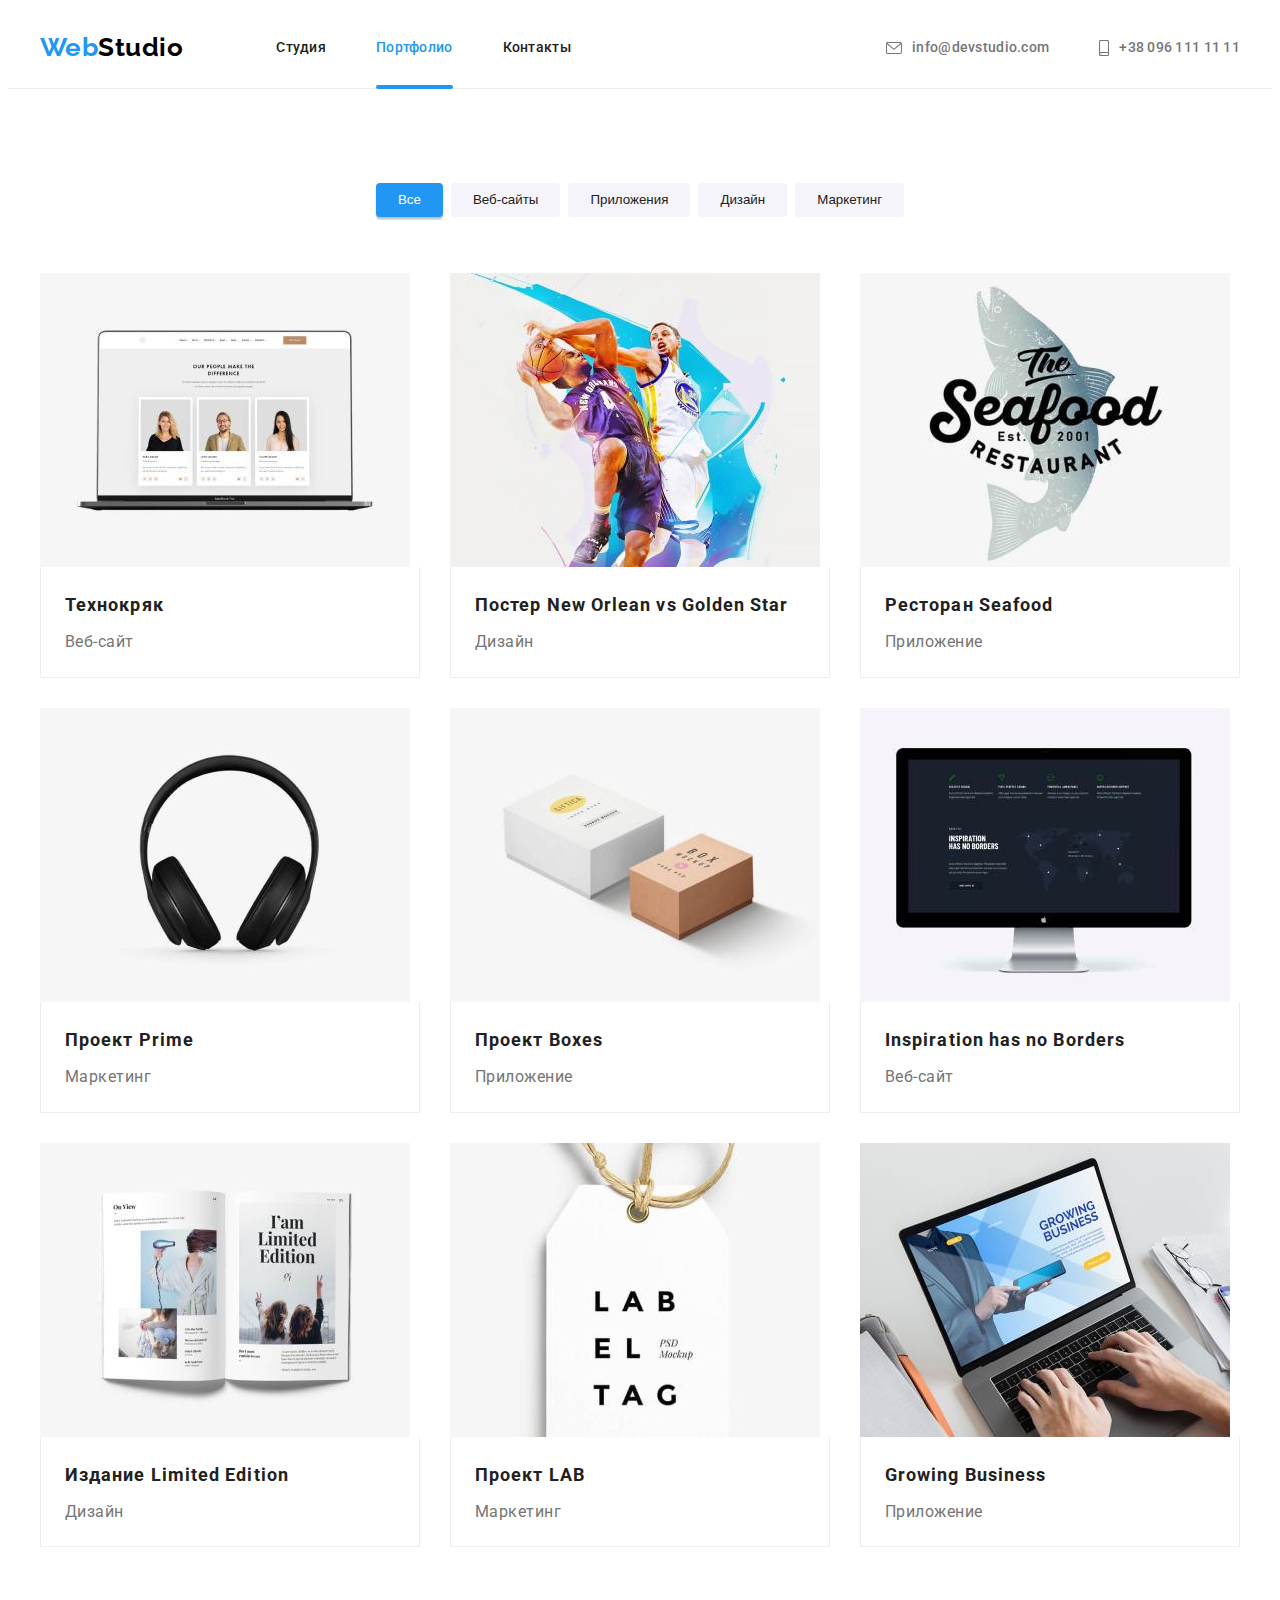
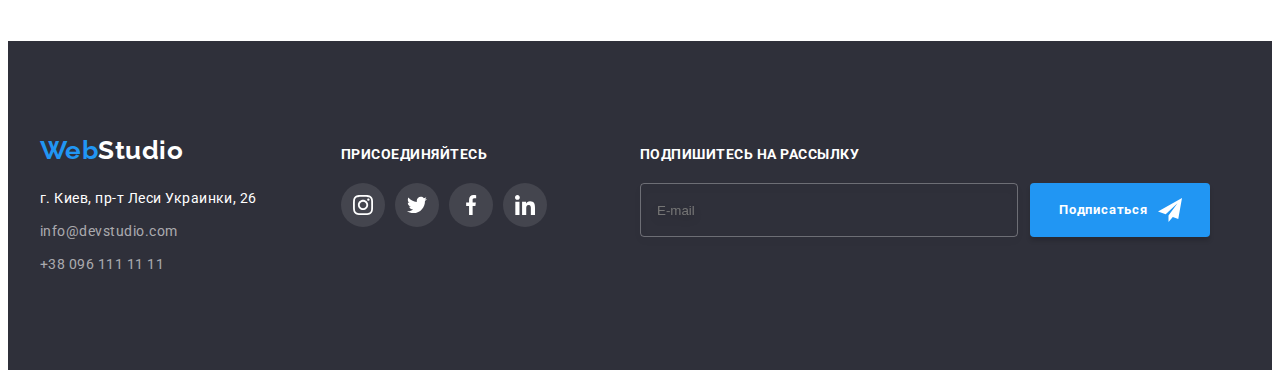
==== portfolio.html @ 37a59f3d "base" ====
<!DOCTYPE html>
<html lang="ru">
  <head>
    <meta charset="UTF-8" />
    <meta http-equiv="X-UA-Compatible" content="IE=edge" />
    <meta name="viewport" content="width=device-width, initial-scale=1.0" />
    <link rel="preconnect" href="https://fonts.googleapis.com" />
    <link rel="preconnect" href="https://fonts.gstatic.com" crossorigin />
    <link
      href="https://fonts.googleapis.com/css2?family=Raleway:wght@700&family=Roboto:wght@400;500;700;900&display=swap"
      rel="stylesheet"
    />
    <link
      rel="stylesheet"
      href="https://cdnjs.cloudflare.com/ajax/libs/modern-normalize/1.1.0/modern-normalize.min.css"
      integrity="sha512-wpPYUAdjBVSE4KJnH1VR1HeZfpl1ub8YT/NKx4PuQ5NmX2tKuGu6U/JRp5y+Y8XG2tV+wKQpNHVUX03MfMFn9Q=="
      crossorigin="anonymous"
      referrerpolicy="no-referrer"
    />
    <link rel="stylesheet" href="./css/styles.css" />
    <title>WebStudioPortfolio</title>
  </head>
  <body>
    <!-- header -->
    <header class="page-header">
      <div class="container header-flex">
        <nav class="nav-flex">
          <a class="logo link-none" href="./index.html"
            >Web<span class="logo-header">Studio</span></a
          >
          <ul class="site-nav">
            <li class="nav-item">
              <a class="link link-none" href="./index.html">Студия</a>
            </li>
            <li class="nav-item">
              <a class="link link-none current" href="./portfolio.html"
                >Портфолио</a
              >
            </li>
            <li class="nav-item">
              <a class="link link-none" href="">Контакты</a>
            </li>
          </ul>
        </nav>
        <ul class="site-contacts">
          <li class="contact-item">
            <a class="contact link-none" href="mailto:info@devstudio.com">
              <svg class="contact-icon" width="16" height="12">
                <use href="./images/icons.svg.svg#icon-envelope"></use>
              </svg>
              info@devstudio.com</a
            >
          </li>
          <li class="contact-item">
            <a class="contact link-none" href="tel:+380961111111">
              <svg class="contact-icon" width="10" height="16">
                <use href="./images/icons.svg.svg#icon-smartphone"></use>
              </svg>
              +38 096 111 11 11</a
            >
          </li>
        </ul>
      </div>
    </header>
    <!-- main -->
    <main>
      <section class="section portfolio">
        <div class="container">
          <h1 class="visually-hidden">Портфолио</h1>
          <ul class="buttons-list">
            <li class="btn-item">
              <button class="btn-filter link-none button-active" type="button">
                Все
              </button>
            </li>
            <li class="btn-item">
              <button class="btn-filter link-none" type="button">
                Веб-сайты
              </button>
            </li>
            <li class="btn-item">
              <button class="btn-filter link-none" type="button">
                Приложения
              </button>
            </li>
            <li class="btn-item">
              <button class="btn-filter link-none" type="button">Дизайн</button>
            </li>
            <li class="btn-item">
              <button class="btn-filter link-none" type="button">
                Маркетинг
              </button>
            </li>
          </ul>
          <ul class="examples-list">
            <li class="examples-item">
              <a class="examples-link link-none" href="">
                <div class="examples-overlay">
                  <img
                    class="examples-img"
                    src="./images/portfolio1.jpg"
                    alt="Веб-сайт на экране ноутбука"
                    width="370"
                  />
                  <p class="examples-overlay-text">
                    Технокряк это современная площадка распространения
                    коронавируса. Компании используют эту платформу для
                    цифрового шпионажа и атак на защищённые сервера конкурентов.
                  </p>
                </div>
                <div class="examples-border">
                  <h2 class="examples-title">Технокряк</h2>
                  <p class="examples-text">Веб-сайт</p>
                </div>
              </a>
            </li>
            <li class="examples-item">
              <a class="examples-link link-none" href="">
                <div class="examples-overlay">
                  <img
                    class="examples-img"
                    src="./images/portfolio2.jpg"
                    alt="Два баскетболиста с мячом"
                    width="370"
                  />
                  <p class="examples-overlay-text">
                    Технокряк это современная площадка распространения
                    коронавируса. Компании используют эту платформу для
                    цифрового шпионажа и атак на защищённые сервера конкурентов.
                  </p>
                </div>
                <div class="examples-border">
                  <h2 class="examples-title">
                    Постер <span lang="en">New Orlean vs Golden Star</span>
                  </h2>
                  <p class="examples-text">Дизайн</p>
                </div>
              </a>
            </li>
            <li class="examples-item">
              <a class="examples-link link-none" href="">
                <div class="examples-overlay">
                  <img
                    class="examples-img"
                    src="./images/portfolio3.jpg"
                    alt="Акула и название ресторана"
                    width="370"
                  />
                  <p class="examples-overlay-text">
                    Технокряк это современная площадка распространения
                    коронавируса. Компании используют эту платформу для
                    цифрового шпионажа и атак на защищённые сервера конкурентов.
                  </p>
                </div>
                <div class="examples-border">
                  <h2 class="examples-title">
                    Ресторан <span lang="en">Seafood</span>
                  </h2>
                  <p class="examples-text">Приложение</p>
                </div>
              </a>
            </li>
            <li class="examples-item">
              <a class="examples-link link-none" href="">
                <div class="examples-overlay">
                  <img
                    class="examples-img"
                    src="./images/portfolio4.jpg"
                    alt="Полноразмерные наушники"
                    width="370"
                  />
                  <p class="examples-overlay-text">
                    Технокряк это современная площадка распространения
                    коронавируса. Компании используют эту платформу для
                    цифрового шпионажа и атак на защищённые сервера конкурентов.
                  </p>
                </div>
                <div class="examples-border">
                  <h2 class="examples-title">
                    Проект <span lang="en">Prime</span>
                  </h2>
                  <p class="examples-text">Маркетинг</p>
                </div>
              </a>
            </li>
            <li class="examples-item">
              <a class="examples-link link-none" href="">
                <div class="examples-overlay">
                  <img
                    class="examples-img"
                    src="./images/portfolio5.jpg"
                    alt="Две коробки"
                    width="370"
                  />
                  <p class="examples-overlay-text">
                    Технокряк это современная площадка распространения
                    коронавируса. Компании используют эту платформу для
                    цифрового шпионажа и атак на защищённые сервера конкурентов.
                  </p>
                </div>
                <div class="examples-border">
                  <h2 class="examples-title">
                    Проект <span lang="en">Boxes</span>
                  </h2>
                  <p class="examples-text">Приложение</p>
                </div>
              </a>
            </li>
            <li class="examples-item">
              <a class="examples-link link-none" href="">
                <div class="examples-overlay">
                  <img
                    class="examples-img"
                    src="./images/portfolio6.jpg"
                    alt="Веб-сайт на экране монитора"
                    width="370"
                  />
                  <p class="examples-overlay-text">
                    Технокряк это современная площадка распространения
                    коронавируса. Компании используют эту платформу для
                    цифрового шпионажа и атак на защищённые сервера конкурентов.
                  </p>
                </div>
                <div class="examples-border">
                  <h2 class="examples-title" lang="en">
                    Inspiration has no Borders
                  </h2>
                  <p class="examples-text">Веб-сайт</p>
                </div>
              </a>
            </li>
            <li class="examples-item">
              <a class="examples-link link-none" href="">
                <div class="examples-overlay">
                  <img
                    class="examples-img"
                    src="./images/portfolio7.jpg"
                    alt="Открытая книга с картинками"
                    width="370"
                  />
                  <p class="examples-overlay-text">
                    Технокряк это современная площадка распространения
                    коронавируса. Компании используют эту платформу для
                    цифрового шпионажа и атак на защищённые сервера конкурентов.
                  </p>
                </div>
                <div class="examples-border">
                  <h2 class="examples-title">
                    Издание <span lang="en">Limited Edition</span>
                  </h2>
                  <p class="examples-text">Дизайн</p>
                </div>
              </a>
            </li>
            <li class="examples-item">
              <a class="examples-link link-none" href="">
                <div class="examples-overlay">
                  <img
                    class="examples-img"
                    src="./images/portfolio8.jpg"
                    alt="Ярлык"
                    width="370"
                  />
                  <p class="examples-overlay-text">
                    Технокряк это современная площадка распространения
                    коронавируса. Компании используют эту платформу для
                    цифрового шпионажа и атак на защищённые сервера конкурентов.
                  </p>
                </div>
                <div class="examples-border">
                  <h2 class="examples-title">
                    Проект <span lang="en">LAB</span>
                  </h2>
                  <p class="examples-text">Маркетинг</p>
                </div>
              </a>
            </li>
            <li class="examples-item">
              <a class="examples-link link-none" href="">
                <div class="examples-overlay">
                  <img
                    class="examples-img"
                    src="./images/portfolio9.jpg"
                    alt="Приложение  в котором работают на ноутбуке"
                    width="370"
                  />
                  <p class="examples-overlay-text">
                    Технокряк это современная площадка распространения
                    коронавируса. Компании используют эту платформу для
                    цифрового шпионажа и атак на защищённые сервера конкурентов.
                  </p>
                </div>
                <div class="examples-border">
                  <h2 class="examples-title" lang="en">Growing Business</h2>
                  <p class="examples-text">Приложение</p>
                </div>
              </a>
            </li>
          </ul>
        </div>
      </section>
    </main>
    <!-- footer -->
    <footer class="section page-footer">
      <div class="container footer-flex">
        <div class="address-box">
          <a class="logo-address link-none" href="./index.html"
            >Web<span class="logo-footer">Studio</span></a
          >
          <address class="addresses">
            <ul class="address-list">
              <li class="address-item">
                <a
                  class="map-address link-none"
                  href="https://goo.gl/maps/XkNCHodQhnQYmGNX7"
                  target="_blank"
                  rel="noreferrer noopener"
                  >г. Киев, пр-т Леси Украинки, 26</a
                >
              </li>
              <li class="address-item">
                <a
                  class="contact-mail link-none"
                  href="mailto:info@devstudio.com"
                  >info@devstudio.com</a
                >
              </li>
              <li class="address-item">
                <a class="contact-tel link-none" href="tel:+380961111111"
                  >+38 096 111 11 11</a
                >
              </li>
            </ul>
          </address>
        </div>
        <div class="join-box">
          <p class="join-title">Присоединяйтесь</p>
          <ul class="join-list">
            <li class="join-item">
              <a href="" class="join-link">
                <svg class="join-icon" width="20" height="20">
                  <use href="./images/icons.svg.svg#icon-instagram"></use>
                </svg>
              </a>
            </li>
            <li class="join-item">
              <a href="" class="join-link">
                <svg class="join-icon" width="20" height="20">
                  <use href="./images/icons.svg.svg#icon-twitter"></use>
                </svg>
              </a>
            </li>
            <li class="join-item">
              <a href="" class="join-link">
                <svg class="join-icon" width="20" height="20">
                  <use href="./images/icons.svg.svg#icon-facebook"></use>
                </svg>
              </a>
            </li>
            <li class="join-item">
              <a href="" class="join-link">
                <svg class="join-icon" width="20" height="20">
                  <use href="./images/icons.svg.svg#icon-linkedin"></use>
                </svg>
              </a>
            </li>
          </ul>
        </div>
          <div class="subscribe-box">
        <form action="#" class="form-subscribe">
          <p class="subscribe-title">Подпишитесь на рассылку</p>
          <div class="subscribe-wrap"> 
          <label class="field-subscribe">
              <input type="email" class="input-subscribe" name="user-mail" placeholder="E-mail"/>         
          </label> 
          <button class="btn-subscribe" type="submit">Подписаться
            <svg class="subscribe-icon" width="24" height="24">
                  <use href="./images/icons.svg.svg#icon-send"></use>
                </svg>
          </button>
          </div>
        </form>
      </div>
      </div>
    </footer>
  </body>
</html>
---- css/styles.css ----
/* --------------------------GLOBAL STYLES---------------------- */
:root {
  --general-text-color: #757575;
  --headline-text-color: #212121;
  --hero-headline-color: #ffffff;
  --accent-color-blue: #2196f3;
  --background-color-buttons: #f5f4fa;
  --footer-background-color: #2f303a;
  --hero-button-hover: #188ce8;
  --logo-span-color: #000000;
  --header-border-color: #ececec;
  --card-border-color: #eeeeee;
  --social-icon-color: #afb1b8;
  --card-set-gap: 30px;
  --transition-duration: 250ms;
  --transition-timing-function: cubic-bezier(0.4, 0, 0.2, 1);
}

body {
  font-family: Roboto, sans-serif;
  letter-spacing: 0.03em;
  color: var(--general-text-color);
  background-color: var(--general-background-color);
}

h1,
h2,
h3,
p {
  margin: 0;
}

ul {
  margin: 0;
  padding: 0;
  list-style: none;
}

img {
  display: block;
  max-width: 100%;
  height: auto;
}

a {
  display: block;
}

.section {
  padding-top: 94px;
  padding-bottom: 94px;
}

.container {
  width: 1200px;
  padding-right: 15px;
  padding-left: 15px;
  margin: 0 auto;
}

.link-none {
  text-decoration: none;
}

.visually-hidden {
  position: absolute;
  white-space: nowrap;
  width: 1px;
  height: 1px;
  overflow: hidden;
  border: 0;
  padding: 0;
  clip: rect(0 0 0 0);
  clip-path: inset(50%);
  margin: -1px;
}

/* --------------------------STUDIO--------------------------------- */
/* header */

.page-header {
  border-bottom: 1px solid var(--header-border-color);
}

.header-flex {
  display: flex;
}

.nav-flex {
  display: flex;
  align-items: center;
}

.logo {
  margin-right: 93px;
  padding-top: 24px;
  padding-bottom: 25px;

  font-family: Raleway;
  font-weight: 700;
  font-size: 26px;
  line-height: 1.2;
  color: var(--accent-color-blue);
}

.logo .logo-header {
  color: var(--logo-span-color);
}

/* site-nav */
.site-nav {
  display: flex;
  align-items: center;
}

.link {
  padding-top: 32px;
  padding-bottom: 32px;

  font-weight: 500;
  font-size: 14px;
  line-height: 1.14;
  letter-spacing: 0.02em;
  color: var(--headline-text-color);
  transition-property: color;
  transition-duration: var(--transition-duration);
  transition-timing-function: var(--transition-timing-function);
}

.link.current {
  color: var(--accent-color-blue);
  position: relative;
}

.link.current::after {
  content: '';
  display: block;

  position: absolute;
  width: 100%;
  height: 4px;
  bottom: -1px;

  border-radius: 2px;
  background-color: var(--accent-color-blue);
}

.nav-item:not(:last-child),
.contact-item:not(:last-child) {
  margin-right: 50px;
}

.site-contacts {
  display: flex;
  align-items: center;
  margin-left: auto;
}

.contact-item {
  display: flex;
}

.contact {
  display: flex;
  align-items: center;
  padding-top: 32px;
  padding-bottom: 32px;

  font-weight: 500;
  font-size: 14px;
  line-height: 1.14;
  letter-spacing: 0.02em;
  color: inherit;
  transition-property: color;
  transition-duration: var(--transition-duration);
  transition-timing-function: var(--transition-timing-function);
}

.link:hover,
.link:focus,
.contact:hover,
.contact:focus {
  color: var(--accent-color-blue);
}

.contact-icon {
  display: block;
  margin-right: 10px;
  align-content: center;
  fill: currentColor;
}

/* hero */
.hero {
  padding-top: 200px;
  padding-bottom: 200px;
  background-color: var(--footer-background-color);
}

.overlay {
  max-width: 1600px;
  min-height: 600px;
  margin-left: auto;
  margin-right: auto;
  background-image: linear-gradient(
      rgba(47, 48, 58, 0.4),
      rgba(47, 48, 58, 0.4)
    ),
    url(../images/img-hero.jpg);
  background-repeat: no-repeat;
  background-size: cover;
  background-position: center;
}

.hero-title {
  width: 696px;
  margin-right: auto;
  margin-left: auto;
  margin-bottom: 30px;

  font-weight: 900;
  font-size: 44px;
  line-height: 1.36;
  letter-spacing: 0.06em;
  text-transform: uppercase;
  text-align: center;
  color: var(--hero-headline-color);
}

/* button */
.hero-button {
  padding: 10px 32px;
  display: block;
  margin-right: auto;
  margin-left: auto;

  font-family: inherit;
  font-weight: 700;
  line-height: 1.87;
  letter-spacing: 0.06em;
  color: var(--hero-headline-color);
  background-color: var(--accent-color-blue);
  border: none;
  border-radius: 4px;
  cursor: pointer;
  transition-property: background-color;
  transition-duration: var(--transition-duration);
  transition-timing-function: var(--transition-timing-function);
}
.hero-button:hover {
  background-color: var(--hero-button-hover);
}

/* section-advantage */

.advantage-flex {
  display: flex;
  flex-wrap: wrap;
}

.advantage-list {
  display: flex;
  margin-right: calc(-1 * var(--card-set-gap));
}
.advantage-item {
  margin-right: var(--card-set-gap);
  flex-basis: calc(100% / 4 - var(--card-set-gap));
}
.advantage-thumb {
  display: flex;
  margin-bottom: var(--card-set-gap);
  height: 120px;

  background: var(--background-color-buttons);
  border-radius: 4px;

  align-items: center;
  justify-content: center;
}

.advantage-title {
  margin-bottom: 10px;

  font-weight: 700;
  font-size: 14px;
  line-height: 1.14;
  text-transform: uppercase;
  color: var(--headline-text-color);
}
.advantage-text {
  font-size: 14px;
  line-height: 1.71;
}

/* section-services */
.services {
  padding-top: 0;
}

.services-flex {
  display: flex;
  flex-wrap: wrap;
}

.section-title {
  margin-right: auto;
  margin-left: auto;
  margin-bottom: 50px;

  font-weight: 700;
  font-size: 36px;
  line-height: 1.16;
  color: var(--headline-text-color);
}

.services-list {
  display: flex;
  margin-right: calc(-1 * var(--card-set-gap));
}

.services-item {
  margin-right: var(--card-set-gap);
  flex-basis: calc(100% / 3 - var(--card-set-gap));
  position: relative;
}

.services-position-container {
  position: absolute;
  width: 100%;
  height: 70px;
  left: 0;
  bottom: 0;

  display: flex;
  align-items: center;
  justify-content: center;

  background: rgba(47, 48, 58, 0.8);
}

.services-title {
  font-weight: 700;
  font-size: 14px;
  line-height: 1.14;
  text-align: center;
  text-transform: uppercase;
  color: var(--hero-headline-color);
}

/* section-team */
.team {
  background-color: var(--background-color-buttons);
}

.team-flex {
  display: flex;
  flex-wrap: wrap;
}

.team-list {
  display: flex;
  margin-right: calc(-1 * var(--card-set-gap));
}

.team-item {
  margin-right: var(--card-set-gap);
  flex-basis: calc(100% / 4 - var(--card-set-gap));
  box-shadow: 0px 1px 3px rgba(0, 0, 0, 0.12), 0px 1px 1px rgba(0, 0, 0, 0.14),
    0px 2px 1px rgba(0, 0, 0, 0.2);
}

.team-info-container {
  padding: var(--card-set-gap) 32px;
  text-align: center;
  background-color: var(--hero-headline-color);
  border-radius: 0px 0px 4px 4px;
}

.team-title {
  margin-bottom: 10px;

  font-weight: 500;
  line-height: 1.2;
  color: var(--headline-text-color);
}

.team-text {
  margin-bottom: 16px;
}

.social-list {
  display: flex;
  justify-content: center;
}

.social-item {
  width: 44px;
  height: 44px;
}

.social-item:not(:last-child) {
  margin-right: 10px;
}

.social-link {
  display: flex;
  width: 100%;
  height: 100%;
  border-radius: 50%;
  align-items: center;
  justify-content: center;
  color: var(--social-icon-color);
  transition: color var(--transition-duration) var(--transition-timing-function),
    background-color var(--transition-duration)
      var(--transition-timing-function);
}

.social-icon {
  fill: currentColor;
}

.social-link:hover,
.social-link:focus {
  color: var(--hero-headline-color);
  background-color: var(--accent-color-blue);
}

/* section-clients */

.clients-flex {
  display: flex;
  flex-wrap: wrap;
}

.clients-list {
  display: flex;
  justify-content: center;
}

.clients-item {
  width: 170px;
  height: 92px;
}

.clients-item:not(:last-child) {
  margin-right: var(--card-set-gap);
}

.clients-link {
  display: flex;
  width: 100%;
  height: 100%;
  align-items: center;
  justify-content: center;
  color: var(--social-icon-color);
  border: 1px solid currentColor;
  border-radius: 4px;
  transition: color var(--transition-duration) var(--transition-timing-function),
    border var(--transition-duration) var(--transition-timing-function);
}

.clients-icon {
  fill: currentColor;
}

.clients-link:hover,
.clients-link:focus {
  color: var(--accent-color-blue);
}

/* footer */
.page-footer {
  background-color: var(--footer-background-color);
}

.footer-flex {
  display: flex;
  flex-wrap: wrap;
  align-items: baseline;
}

.address-box {
  width: 231px;
  margin-right: 70px;
}

.logo-address {
  margin-bottom: 20px;

  font-family: Raleway;
  font-weight: 700;
  font-size: 26px;
  line-height: 1.2;
  color: var(--accent-color-blue);
}

.logo-footer {
  color: var(--hero-headline-color);
}

.addresses {
  font-style: inherit;
  font-size: 14px;
  line-height: 1.71;
}

.address-item:not(:last-child) {
  margin-bottom: 9px;
}
.map-address {
  color: var(--hero-headline-color);
  transition-property: color;
  transition-duration: var(--transition-duration);
  transition-timing-function: var(--transition-timing-function);
}
.contact-mail,
.contact-tel {
  color: rgba(255, 255, 255, 0.6);
  transition-property: color;
  transition-duration: var(--transition-duration);
  transition-timing-function: var(--transition-timing-function);
}
.map-address:hover,
.map-address:focus,
.contact-mail:hover,
.contact-mail:focus,
.contact-tel:hover,
.contact-tel:focus {
  color: var(--accent-color-blue);
}

.join-box {
  width: 206px;
  margin-right: 93px;
}

.join-title {
  margin-bottom: 20px;

  font-weight: 700;
  font-size: 14px;
  line-height: 1.14;
  text-transform: uppercase;
  color: var(--hero-headline-color);
}

.join-list {
  display: flex;
  justify-content: center;
}

.join-item {
  width: 44px;
  height: 44px;
}

.join-item:not(:last-child) {
  margin-right: 10px;
}

.join-link {
  display: flex;
  width: 100%;
  height: 100%;
  border-radius: 50%;
  align-items: center;
  justify-content: center;
  background: rgba(255, 255, 255, 0.1);
  transition-property: background-color;
  transition-duration: var(--transition-duration);
  transition-timing-function: var(--transition-timing-function);
}

.join-link:hover,
.join-link:focus {
  background-color: var(--accent-color-blue);
}

.join-icon {
  fill: var(--hero-headline-color);
}

.subscribe-box {
  width: 570px;
  height: 86px;
}

.subscribe-title {
  margin-bottom: 20px;
  font-weight: 700;
  font-size: 14px;
  line-height: 1.14;
  text-transform: uppercase;
  color: var(--hero-headline-color);
}

.subscribe-title::placeholder {
  color: rgba(255, 255, 255, 0.6);
}

.subscribe-wrap {
  display: flex;
}
.field-subscribe {
  padding-right: 12px;
}

.input-subscribe {
  width: 358px;
  height: 50px;
  padding-left: 16px;
  border: 1px solid rgba(255, 255, 255, 0.3);
  filter: drop-shadow(0px 4px 4px rgba(0, 0, 0, 0.15));
  border-radius: 4px;
  background-color: transparent;
  color: var(--hero-headline-color);
}

.btn-subscribe {
  display: flex;
  padding: 10px 28px 10px 29px;
  align-items: center;
  text-align: center;

  font-family: inherit;
  font-weight: 700;
  line-height: 1.87;
  letter-spacing: 0.06em;
  color: var(--hero-headline-color);
  background-color: var(--accent-color-blue);
  border: none;
  border-radius: 4px;
  box-shadow: 0px 4px 4px rgba(0, 0, 0, 0.15);
}

.subscribe-icon {
  fill: currentColor;
  margin-left: 10px;
}

/*----------------------------- PORTFOLIO -----------------------------*/

/* filter buttons */
.buttons-list {
  display: flex;
  justify-content: center;
  margin-bottom: 56px;
}

.btn-item:not(:last-child) {
  margin-right: 8px;
}

.btn-filter {
  display: block;
  padding: 6px 22px;

  font-weight: 500;
  line-height: 1.62;
  text-align: center;
  color: var(--headline-text-color);
  background-color: var(--background-color-buttons);
  border: none;
  border-radius: 4px;
  cursor: pointer;
  transition: background-color var(--transition-duration)
      var(--transition-timing-function),
    color var(--transition-duration) var(--transition-timing-function),
    box-shadow var(--transition-duration) var(--transition-timing-function);
}

.btn-filter:hover,
.btn-filter:focus,
.button-active {
  color: var(--hero-headline-color);
  background-color: var(--accent-color-blue);
  box-shadow: 0px 3px 1px rgba(0, 0, 0, 0.1), 0px 1px 2px rgba(0, 0, 0, 0.08),
    0px 2px 2px rgba(0, 0, 0, 0.12);
}

/* Examples list */
.examples-list {
  display: flex;
  flex-wrap: wrap;
  margin-right: calc(-1 * var(--card-set-gap));
  margin-bottom: calc(-1 * var(--card-set-gap));
}

.examples-item {
  margin-right: var(--card-set-gap);
  margin-bottom: var(--card-set-gap);
  flex-basis: calc(100% / 3 - var(--card-set-gap));
}

.examples-link {
  transition-property: box-shadow;
  transition-duration: var(--transition-duration);
  transition-timing-function: var(--transition-timing-function);
}

.examples-link:hover,
.examples-link:focus {
  box-shadow: 0px 1px 1px rgba(0, 0, 0, 0.12), 0px 4px 4px rgba(0, 0, 0, 0.06),
    1px 4px 6px rgba(0, 0, 0, 0.16);
}

.examples-border {
  padding: 20px 24px;

  border: 1px solid var(--card-border-color);
  border-top: none;
}

.examples-title {
  margin-bottom: 4px;

  font-weight: 700;
  font-size: 18px;
  line-height: 2;
  letter-spacing: 0.06em;
  color: var(--headline-text-color);
}

.examples-text {
  line-height: 1.87;
  color: var(--general-text-color);
}

.examples-overlay {
  position: relative;
  overflow: hidden;
}

.examples-overlay-text {
  position: absolute;
  width: 100%;
  height: 100%;
  top: 0;
  left: 0;
  padding: 63px 24px;

  font-size: 18px;
  line-height: 1.56;
  color: var(--hero-headline-color);
  background-color: rgba(33, 150, 243, 0.9);
  transform: translateY(101%);
  transition-property: transform;
  transition-duration: var(--transition-duration);
  transition-timing-function: var(--transition-timing-function);
}

.examples-link:hover .examples-overlay-text,
.examples-link:focus .examples-overlay-text {
  transform: translateY(0);
}

/* Modal */

.backdrop {
  position: fixed;
  left: 0;
  top: 0;
  width: 100vw;
  height: 100vh;
  background: rgba(0, 0, 0, 0.2);
  transition: visibility 300ms linear, opacity 300ms linear;
}

.backdrop.is-hidden {
  visibility: hidden;
  opacity: 0;
  pointer-events: none;
}

.backdrop.is-hidden .modal {
  transform: translate(-50%, -50%) scale(0.1);
  opacity: 0;
}

.modal {
  position: absolute;
  width: 528px;
  height: 581px;
  top: 50%;
  left: 50%;
  padding: 40px;
  transform: translate(-50%, -50%) scale(1);
  border-radius: 4px;
  background-color: var(--hero-headline-color);
  box-shadow: 0px 1px 3px rgba(0, 0, 0, 0.12), 0px 1px 1px rgba(0, 0, 0, 0.14),
    0px 2px 1px rgba(0, 0, 0, 0.2);
  transition: transform 300ms linear, opacity 300ms linear;
}

.btn-modal-close {
  position: absolute;
  top: 8px;
  right: 8px;
  width: 30px;
  height: 30px;
  display: flex;

  align-items: center;
  justify-content: center;
  cursor: pointer;
  border-radius: 50%;
  border: 1px solid rgba(0, 0, 0, 0.1);
  background-color: var(--hero-headline-color);
  color: var(--logo-span-color);
  transition-property: color;
  transition-duration: var(--transition-duration);
  transition-timing-function: var(--transition-timing-function);
}

.modal-icon-close {
  fill: currentColor;
}

.btn-modal-close:hover,
.btn-modal-close:focus {
  color: var(--accent-color-blue);
}

.form-modal {
  display: flex;
  flex-direction: column;
}

.headline-form {
  margin-bottom: 12px;

  font-weight: 700;
  font-size: 20px;
  line-height: 1.15;
  text-align: center;
  color: var(--headline-text-color);
}

.field-form {
  margin-bottom: 10px;
  font-size: 12px;
  line-height: 1.16;
  letter-spacing: 0.01em;
}

.field-form-message {
  margin-bottom: 20px;
  font-size: 12px;
  line-height: 1.16;
  letter-spacing: 0.01em;
}

.wraper-form {
  position: relative;
  margin-top: 4px;
  display: block;
}

.input-form {
  width: 100%;
  height: 40px;
  padding-left: 42px;
  cursor: pointer;
  border-radius: 4px;
  border: 1px solid rgba(33, 33, 33, 0.2);
  transition-property: border;
  transition-duration: var(--transition-duration);
  transition-timing-function: var(--transition-timing-function);
}

.icon-form {
  position: absolute;
  top: 50%;
  left: 12px;
  transform: translateY(-50%);
  transition-property: fill;
  transition-duration: var(--transition-duration);
  transition-timing-function: var(--transition-timing-function);
}

.message-form {
  margin-top: 4px;
  padding: 12px 16px;

  width: 100%;
  height: 120px;
  cursor: pointer;
  border-radius: 4px;
  border: 1px solid rgba(33, 33, 33, 0.2);
  resize: none;
  transition-property: border;
  transition-duration: var(--transition-duration);
  transition-timing-function: var(--transition-timing-function);
}

.message-form::placeholder {
  color: rgba(117, 117, 117, 0.5);
}

.input-form:focus,
.message-form:focus {
  border-color: var(--accent-color-blue);
  outline: none;
}

.input-form:focus + .icon-form {
  fill: var(--accent-color-blue);
}

.label-checkbox {
  display: flex;
  margin-bottom: var(--card-set-gap);
  align-items: center;
  justify-content: center;

  font-size: 14px;
  line-height: 1.71;

  transition: border-color var(--transition-duration)
    var(--transition-timing-function);
}

.label-checkbox::before {
  content: ' ';
  display: block;
  width: 16px;
  height: 15px;
  margin-right: 7px;

  border: 2px solid var(--headline-text-color);
  border-radius: 2px;
  cursor: pointer;
}


.input-checkbox:hover + .label-checkbox::before,
.input-checkbox:focus + .label-checkbox::before {
  border-color: var(--accent-color-blue);
}

.input-checkbox:checked + .label-checkbox::before {
  background-color: var(--accent-color-blue);
  background-image: url(../images/Vector.svg);
  border-color: transparent;
  background-size: contain;
  background-origin: border-box;
  background-repeat: no-repeat;
  background-position: center;
}

.link-checkbox {
  color: var(--accent-color-blue);
  text-decoration: underline;
}

.btn-modal-form {
  padding: 10px 55px 10px 56px;

  align-self: center;

  text-align: center;
  font-family: inherit;
  font-weight: 700;
  line-height: 1.87;
  letter-spacing: 0.06em;
  color: var(--hero-headline-color);
  background-color: var(--accent-color-blue);
  border: none;
  border-radius: 4px;
  box-shadow: 0px 4px 4px rgba(0, 0, 0, 0.15);
  cursor: pointer;
  transition: background-color var(--transition-duration)
    var(--transition-timing-function);
}

.btn-modal-form:hover {
  background-color: var(--hero-button-hover);
}
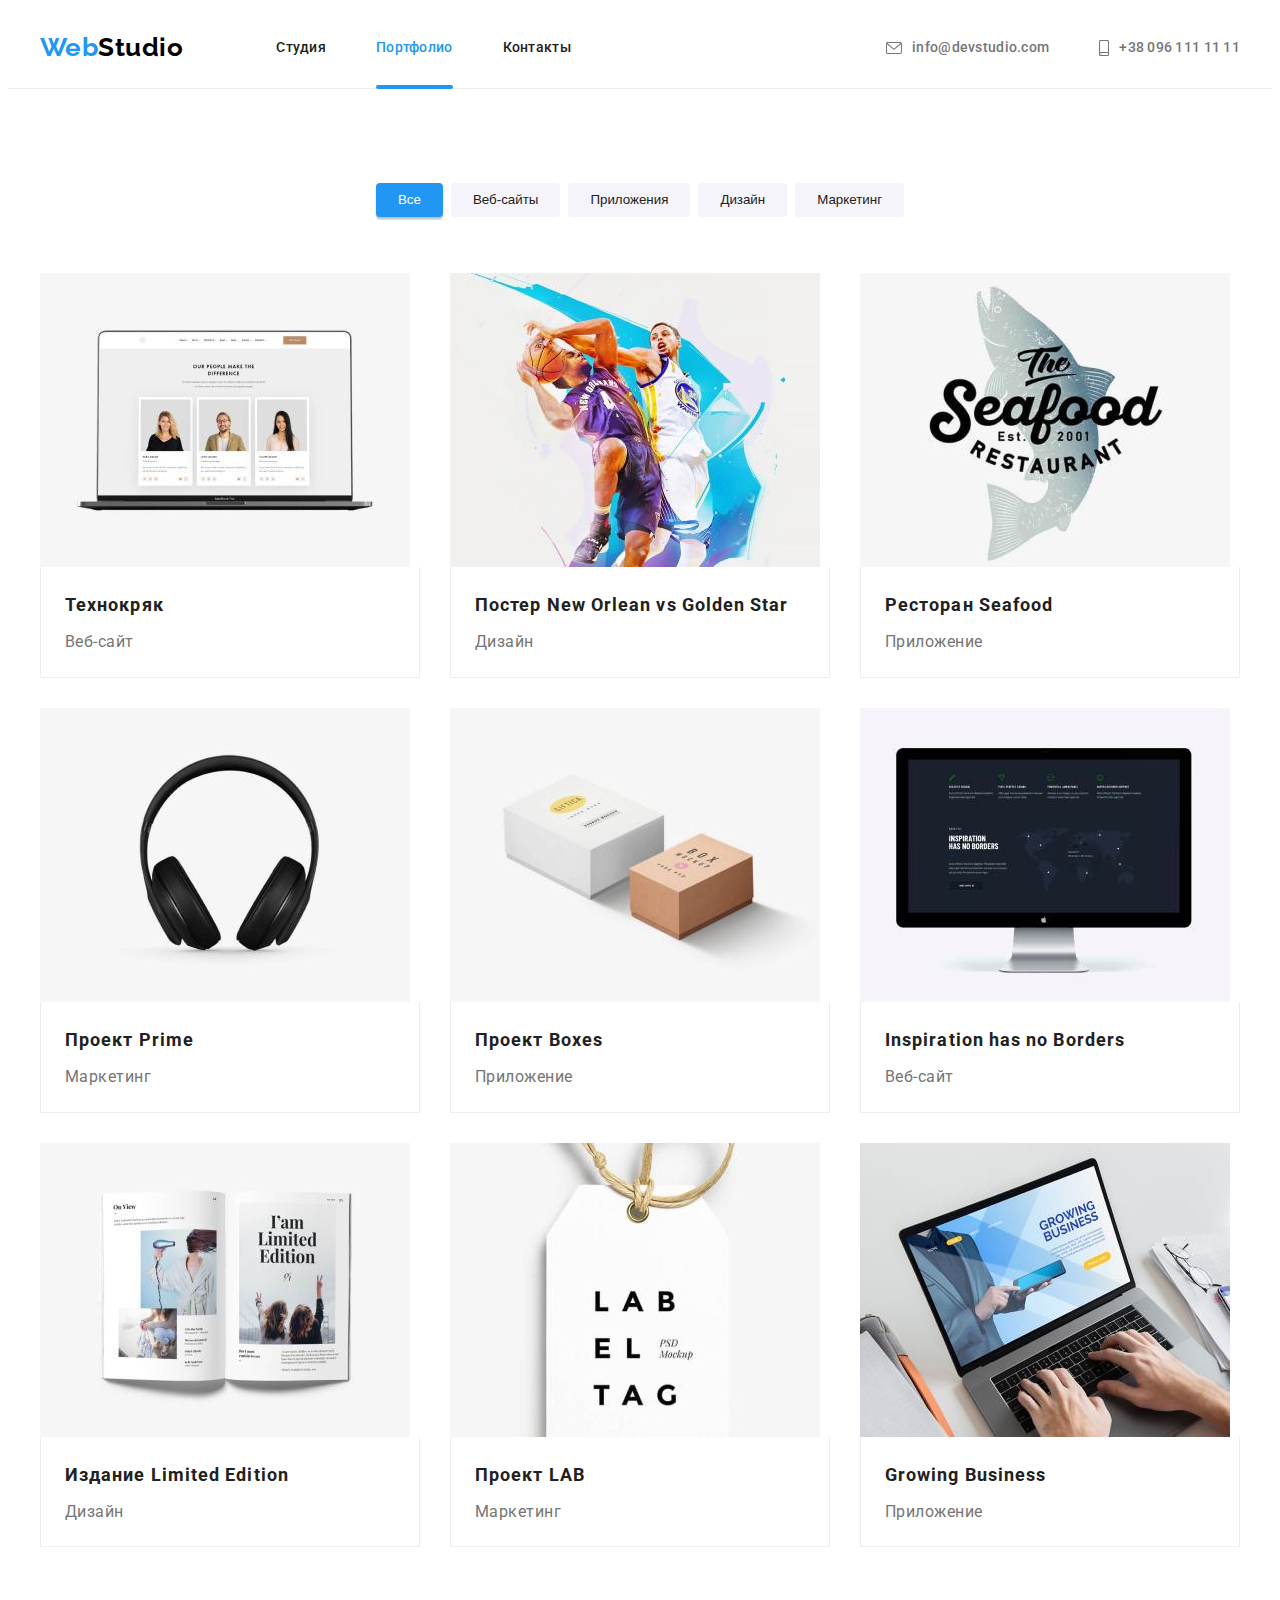
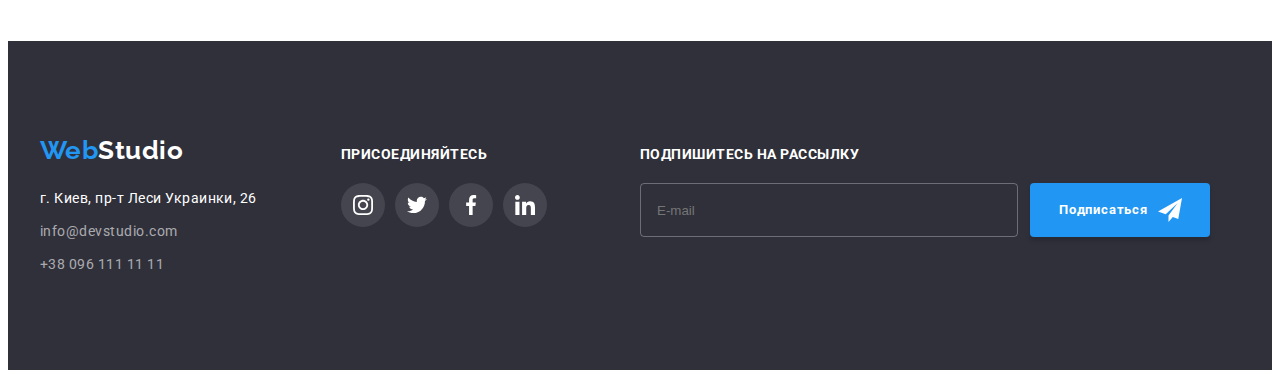
==== commit ae0747a7: "sass" ====
--- a/portfolio.html
+++ b/portfolio.html
@@ -17,43 +17,44 @@
       crossorigin="anonymous"
       referrerpolicy="no-referrer"
     />
-    <link rel="stylesheet" href="./css/styles.css" />
+    <link rel="stylesheet" href="./css/main.min.css" />
     <title>WebStudioPortfolio</title>
   </head>
   <body>
     <!-- header -->
     <header class="page-header">
-      <div class="container header-flex">
-        <nav class="nav-flex">
-          <a class="logo link-none" href="./index.html"
-            >Web<span class="logo-header">Studio</span></a
+      <div class="page-header__container container">
+        <nav class="page-header__nav">
+          <a class="logo page-header__logo" href="./index.html"
+            >Web<span class="page-header__logo_black">Studio</span></a
           >
           <ul class="site-nav">
-            <li class="nav-item">
-              <a class="link link-none" href="./index.html">Студия</a>
-            </li>
-            <li class="nav-item">
-              <a class="link link-none current" href="./portfolio.html"
-                >Портфолио</a
-              >
-            </li>
-            <li class="nav-item">
-              <a class="link link-none" href="">Контакты</a>
+            <li class="site-nav__item">
+              <a
+                class="site-nav__link"
+                href="./index.html"
+                >Студия</a>
+            </li>
+            <li class="site-nav__item">
+              <a class="site-nav__link site-nav__link_current" href="./portfolio.html">Портфолио</a>
+            </li>
+            <li class="site-nav__item">
+              <a class="site-nav__link" href="">Контакты</a>
             </li>
           </ul>
         </nav>
         <ul class="site-contacts">
-          <li class="contact-item">
-            <a class="contact link-none" href="mailto:info@devstudio.com">
-              <svg class="contact-icon" width="16" height="12">
+          <li class="site-contacts__item">
+            <a class="site-contacts__link" href="mailto:info@devstudio.com">
+              <svg class="site-contacts__icon" width="16" height="12">
                 <use href="./images/icons.svg.svg#icon-envelope"></use>
               </svg>
               info@devstudio.com</a
             >
           </li>
-          <li class="contact-item">
-            <a class="contact link-none" href="tel:+380961111111">
-              <svg class="contact-icon" width="10" height="16">
+          <li class="site-contacts__item">
+            <a class="site-contacts__link" href="tel:+380961111111">
+              <svg class="site-contacts__icon" width="10" height="16">
                 <use href="./images/icons.svg.svg#icon-smartphone"></use>
               </svg>
               +38 096 111 11 11</a
@@ -69,32 +70,26 @@
           <h1 class="visually-hidden">Портфолио</h1>
           <ul class="buttons-list">
             <li class="btn-item">
-              <button class="btn-filter link-none button-active" type="button">
+              <button class="btn-filter button-active" type="button">
                 Все
               </button>
             </li>
             <li class="btn-item">
-              <button class="btn-filter link-none" type="button">
-                Веб-сайты
-              </button>
-            </li>
-            <li class="btn-item">
-              <button class="btn-filter link-none" type="button">
-                Приложения
-              </button>
-            </li>
-            <li class="btn-item">
-              <button class="btn-filter link-none" type="button">Дизайн</button>
-            </li>
-            <li class="btn-item">
-              <button class="btn-filter link-none" type="button">
-                Маркетинг
-              </button>
+              <button class="btn-filter" type="button">Веб-сайты</button>
+            </li>
+            <li class="btn-item">
+              <button class="btn-filter" type="button">Приложения</button>
+            </li>
+            <li class="btn-item">
+              <button class="btn-filter" type="button">Дизайн</button>
+            </li>
+            <li class="btn-item">
+              <button class="btn-filter" type="button">Маркетинг</button>
             </li>
           </ul>
           <ul class="examples-list">
             <li class="examples-item">
-              <a class="examples-link link-none" href="">
+              <a class="examples-link" href="">
                 <div class="examples-overlay">
                   <img
                     class="examples-img"
@@ -115,7 +110,7 @@
               </a>
             </li>
             <li class="examples-item">
-              <a class="examples-link link-none" href="">
+              <a class="examples-link" href="">
                 <div class="examples-overlay">
                   <img
                     class="examples-img"
@@ -138,7 +133,7 @@
               </a>
             </li>
             <li class="examples-item">
-              <a class="examples-link link-none" href="">
+              <a class="examples-link" href="">
                 <div class="examples-overlay">
                   <img
                     class="examples-img"
@@ -161,7 +156,7 @@
               </a>
             </li>
             <li class="examples-item">
-              <a class="examples-link link-none" href="">
+              <a class="examples-link" href="">
                 <div class="examples-overlay">
                   <img
                     class="examples-img"
@@ -184,7 +179,7 @@
               </a>
             </li>
             <li class="examples-item">
-              <a class="examples-link link-none" href="">
+              <a class="examples-link" href="">
                 <div class="examples-overlay">
                   <img
                     class="examples-img"
@@ -207,7 +202,7 @@
               </a>
             </li>
             <li class="examples-item">
-              <a class="examples-link link-none" href="">
+              <a class="examples-link" href="">
                 <div class="examples-overlay">
                   <img
                     class="examples-img"
@@ -230,7 +225,7 @@
               </a>
             </li>
             <li class="examples-item">
-              <a class="examples-link link-none" href="">
+              <a class="examples-link" href="">
                 <div class="examples-overlay">
                   <img
                     class="examples-img"
@@ -253,7 +248,7 @@
               </a>
             </li>
             <li class="examples-item">
-              <a class="examples-link link-none" href="">
+              <a class="examples-link" href="">
                 <div class="examples-overlay">
                   <img
                     class="examples-img"
@@ -276,7 +271,7 @@
               </a>
             </li>
             <li class="examples-item">
-              <a class="examples-link link-none" href="">
+              <a class="examples-link" href="">
                 <div class="examples-overlay">
                   <img
                     class="examples-img"
@@ -301,64 +296,62 @@
       </section>
     </main>
     <!-- footer -->
-    <footer class="section page-footer">
-      <div class="container footer-flex">
-        <div class="address-box">
-          <a class="logo-address link-none" href="./index.html"
-            >Web<span class="logo-footer">Studio</span></a
+    <footer class="page-footer section">
+      <div class="page-footer__container container">
+        <div class="contacts">
+          <a class="logo page-footer__logo" href="./index.html"
+            >Web<span class="page-footer__logo_white">Studio</span></a
           >
-          <address class="addresses">
-            <ul class="address-list">
-              <li class="address-item">
+          <address>
+            <ul class="contacts__list">
+              <li class="contacts__item">
                 <a
-                  class="map-address link-none"
+                  class="contacts__map"
                   href="https://goo.gl/maps/XkNCHodQhnQYmGNX7"
                   target="_blank"
                   rel="noreferrer noopener"
                   >г. Киев, пр-т Леси Украинки, 26</a
                 >
               </li>
-              <li class="address-item">
-                <a
-                  class="contact-mail link-none"
-                  href="mailto:info@devstudio.com"
+              <li class="contacts__item">
+                <a class="contacts__mail" href="mailto:info@devstudio.com"
                   >info@devstudio.com</a
                 >
               </li>
-              <li class="address-item">
-                <a class="contact-tel link-none" href="tel:+380961111111"
+              <li class="contacts__item">
+                <a class="contacts__tel" href="tel:+380961111111"
                   >+38 096 111 11 11</a
                 >
               </li>
             </ul>
           </address>
         </div>
-        <div class="join-box">
-          <p class="join-title">Присоединяйтесь</p>
-          <ul class="join-list">
-            <li class="join-item">
-              <a href="" class="join-link">
+        <div class="join">
+          <p class="join__title">Присоединяйтесь</p>
+          <ul class="social-list">
+            <li class="social-list__item">
+              <a href="" class="social-list__link social-list__link_join">
                 <svg class="join-icon" width="20" height="20">
                   <use href="./images/icons.svg.svg#icon-instagram"></use>
                 </svg>
               </a>
             </li>
-            <li class="join-item">
-              <a href="" class="join-link">
+            <li class="social-list__item">
+              <a href="" class="social-list__link social-list__link_join">
                 <svg class="join-icon" width="20" height="20">
                   <use href="./images/icons.svg.svg#icon-twitter"></use>
                 </svg>
               </a>
             </li>
-            <li class="join-item">
-              <a href="" class="join-link">
+            <li class="social-list__item">
+              <a href="" class="social-list__link social-list__link_join">
                 <svg class="join-icon" width="20" height="20">
                   <use href="./images/icons.svg.svg#icon-facebook"></use>
                 </svg>
               </a>
             </li>
-            <li class="join-item">
-              <a href="" class="join-link">
+            <li class="social-list__item">
+              <a href="" class="social-list__link social-list__link_join">
                 <svg class="join-icon" width="20" height="20">
                   <use href="./images/icons.svg.svg#icon-linkedin"></use>
                 </svg>
@@ -366,21 +359,27 @@
             </li>
           </ul>
         </div>
-          <div class="subscribe-box">
-        <form action="#" class="form-subscribe">
-          <p class="subscribe-title">Подпишитесь на рассылку</p>
-          <div class="subscribe-wrap"> 
-          <label class="field-subscribe">
-              <input type="email" class="input-subscribe" name="user-mail" placeholder="E-mail"/>         
-          </label> 
-          <button class="btn-subscribe" type="submit">Подписаться
-            <svg class="subscribe-icon" width="24" height="24">
+        <div class="subscribe">
+          <form action="#" class="subscribe__form">
+            <p class="subscribe__title">Подпишитесь на рассылку</p>
+            <div class="subscribe__wrap">
+              <label class="subscribe__field">
+                <input
+                  type="email"
+                  class="subscribe__input"
+                  name="user-mail"
+                  placeholder="E-mail"
+                />
+              </label>
+              <button class="subscribe__button" type="submit">
+                Подписаться
+                <svg class="subscribe__icon" width="24" height="24">
                   <use href="./images/icons.svg.svg#icon-send"></use>
                 </svg>
-          </button>
-          </div>
-        </form>
-      </div>
+              </button>
+            </div>
+          </form>
+        </div>
       </div>
     </footer>
   </body>
--- a/css/main.min.css
+++ b/css/main.min.css
@@ -0,0 +1,2 @@
+:root{--general-text-color: #757575;--headline-text-color: #212121;--hero-headline-color: #ffffff;--accent-color-blue: #2196f3;--background-color-buttons: #f5f4fa;--footer-background-color: #2f303a;--hero-button-hover: #188ce8;--logo-span-color: #000000;--header-border-color: #ececec;--card-border-color: #eeeeee;--social-icon-color: #afb1b8;--backdrop-rgba: rgba(0, 0, 0, 0.2);--input-rgba: rgba(33, 33, 33, 0.2);--placeholder-rgba: rgba(117, 117, 117, 0.5);--btn-modal-form-shadow: rgba(0, 0, 0, 0.15);--btn-modal-close-border: rgba(0, 0, 0, 0.1);--contact-footer-color: rgba(255, 255, 255, 0.6);--link-footer-background: rgba(255, 255, 255, 0.1);--input-footer-border: rgba(255, 255, 255, 0.3);--hero-overlay: rgba(47, 48, 58, 0.4);--services-position-background: rgba(47, 48, 58, 0.8);--box-shadow-component: rgba(0, 0, 0, 0.12);--box-shadow-components: rgba(0, 0, 0, 0.14);--font-family-body: Roboto;--font-family-logo: Raleway;--card-set-gap: 30px;--transition-duration: 250ms;--transition-timing-function: cubic-bezier(0.4, 0, 0.2, 1)}.visually-hidden{position:absolute;white-space:nowrap;width:1px;height:1px;overflow:hidden;border:0;padding:0;clip:rect(0 0 0 0);clip-path:inset(50%);margin:-1px}body{font-family:var(--font-family-body),sans-serif;letter-spacing:0.03em;color:var(--general-text-color);background-color:var(--general-background-color)}h1,h2,h3,p{margin:0}ul{margin:0;padding:0;list-style:none}img{display:block;max-width:100%;height:auto}a{display:block;text-decoration:none}.section{padding-top:94px;padding-bottom:94px}.container{width:1200px;padding-right:15px;padding-left:15px;margin:0 auto}.backdrop{position:fixed;top:0;left:0;width:100vw;height:100vh;background-color:var(--backdrop-rgba);transition:visibility 300ms linear, opacity 300ms linear}.is-hidden{visibility:hidden;opacity:0;pointer-events:none}.modal{position:absolute;width:528px;height:581px;top:50%;left:50%;padding:40px;transform:translate(-50%, -50%) scale(1);border-radius:4px;background-color:var(--hero-headline-color);box-shadow:0px 1px 3px var(--box-shadow-component),0px 1px 1px var(--box-shadow-components),0px 2px 1px var(--backdrop-rgba);transition:transform 300ms linear, opacity 300ms linear}.backdrop.is-hidden .modal{transform:translate(-50%, -50%) scale(0.1);opacity:0}.modal__btn_close{position:absolute;top:8px;right:8px;width:30px;height:30px;display:flex;align-items:center;justify-content:center;cursor:pointer;border-radius:50%;border:1px solid var(--btn-modal-close-border);background-color:var(--hero-headline-color);color:var(--logo-span-color);transition-property:color;transition-duration:var(--transition-duration);transition-timing-function:var(--transition-timing-function)}.modal__btn_close:hover,.modal__btn_close:focus{color:var(--accent-color-blue)}.modal__icon_close{fill:currentColor}.modal-form{display:flex;flex-direction:column}.modal-form__headline{margin-bottom:12px;font-weight:700;font-size:20px;line-height:1.15;text-align:center;color:var(--headline-text-color)}.modal-form__field{margin-bottom:10px;font-size:12px;line-height:1.16;letter-spacing:0.01em}.modal-form__wraper{position:relative;margin-top:4px;display:block}.modal-form__input{width:100%;height:40px;padding-left:42px;cursor:pointer;border-radius:4px;border:1px solid var(--input-rgba);transition-property:border;transition-duration:var(--transition-duration);transition-timing-function:var(--transition-timing-function)}.modal-form__input:focus{border-color:var(--accent-color-blue);outline:none}.modal-form__icon{position:absolute;top:50%;left:12px;transform:translateY(-50%);transition-property:fill;transition-duration:var(--transition-duration);transition-timing-function:var(--transition-timing-function)}.modal-form__input:focus+.modal-form__icon{fill:var(--accent-color-blue)}.modal-form__message_field{margin-bottom:20px;font-size:12px;line-height:1.16;letter-spacing:0.01em}.modal-form__message{margin-top:4px;padding:12px 16px;width:100%;height:120px;cursor:pointer;border-radius:4px;border:1px solid var(--input-rgba);resize:none;transition-property:border;transition-duration:var(--transition-duration);transition-timing-function:var(--transition-timing-function)}.modal-form__message::placeholder{color:var(--placeholder-rgba)}.modal-form__message:focus{border-color:var(--accent-color-blue);outline:none}.label-checkbox{display:flex;margin-bottom:var(--card-set-gap);align-items:center;justify-content:center;font-size:14px;line-height:1.71;transition:border-color var(--transition-duration) var(--transition-timing-function)}.label-checkbox::before{content:' ';display:block;width:16px;height:15px;margin-right:7px;border:2px solid var(--headline-text-color);border-radius:2px;cursor:pointer}.input-checkbox:hover+.label-checkbox::before,.input-checkbox:focus+.label-checkbox::before{border-color:var(--accent-color-blue)}.input-checkbox:checked+.label-checkbox::before{background-color:var(--accent-color-blue);background-image:url(../images/Vector.svg);border-color:transparent;background-size:contain;background-origin:border-box;background-repeat:no-repeat;background-position:center}.link-checkbox{color:var(--accent-color-blue);text-decoration:underline}.modal-form__button{padding:10px 55px 10px 56px;align-self:center;text-align:center;font-family:var(--font-family-body);font-weight:700;line-height:1.87;letter-spacing:0.06em;color:var(--hero-headline-color);background-color:var(--accent-color-blue);border:none;border-radius:4px;box-shadow:0px 4px 4px var(--btn-modal-form-shadow);cursor:pointer;transition:background-color var(--transition-duration) var(--transition-timing-function)}.modal-form__button:hover,.modal-form__button:focus{background-color:var(--hero-button-hover)}.modal-button{padding:10px 32px;display:block;margin-right:auto;margin-left:auto;font-family:var(--font-family-roboto);font-weight:700;line-height:1.87;letter-spacing:0.06em;color:var(--hero-headline-color);background-color:var(--accent-color-blue);border:none;border-radius:4px;cursor:pointer;transition-property:background-color;transition-duration:var(--transition-duration);transition-timing-function:var(--transition-timing-function)}.modal-button:hover,.modal-button:focus{background-color:var(--hero-button-hover)}.section-title{margin-right:auto;margin-left:auto;margin-bottom:50px;font-weight:700;font-size:36px;line-height:1.16;color:var(--headline-text-color)}.logo{font-family:var(--font-family-logo);font-weight:700;font-size:26px;line-height:1.2;color:var(--accent-color-blue)}.page-header__logo{margin-right:93px;padding-top:24px;padding-bottom:25px}.page-header__logo_black{color:var(--logo-span-color)}.page-footer__logo{margin-bottom:20px}.page-footer__logo_white{color:var(--hero-headline-color)}.social-list{display:flex;justify-content:center}.social-list__item{width:44px;height:44px}.social-list__item:not(:last-child){margin-right:10px}.social-list__link{display:flex;width:100%;height:100%;border-radius:50%;align-items:center;justify-content:center}.social-list__link_team{color:var(--social-icon-color);transition:color var(--transition-duration) var(--transition-timing-function),background-color var(--transition-duration) var(--transition-timing-function)}.social-list__link_team:hover,.social-list__link_team:focus{color:var(--hero-headline-color);background-color:var(--accent-color-blue)}.social-list__icon{fill:currentColor}.social-list__link_join{background-color:var(--link-footer-background);transition-property:background-color;transition-duration:var(--transition-duration);transition-timing-function:var(--transition-timing-function)}.social-list__link_join:hover,.social-list__link_join:focus{background-color:var(--accent-color-blue)}.join-icon{fill:var(--hero-headline-color)}.page-header{border-bottom:1px solid var(--header-border-color)}.page-header__container{display:flex}.page-header__nav{display:flex;align-items:center}.site-nav{display:flex;align-items:center}.site-nav__item:not(:last-child){margin-right:50px}.site-nav__link{padding-top:32px;padding-bottom:32px;font-weight:500;font-size:14px;line-height:1.14;letter-spacing:0.02em;color:var(--headline-text-color);transition-property:color;transition-duration:var(--transition-duration);transition-timing-function:var(--transition-timing-function)}.site-nav__link:hover,.site-nav__link:focus{color:var(--accent-color-blue)}.site-nav__link_current{color:var(--accent-color-blue);position:relative}.site-nav__link_current::after{content:'';display:block;position:absolute;width:100%;height:4px;bottom:-1px;border-radius:2px;background-color:var(--accent-color-blue)}.site-contacts{display:flex;align-items:center;margin-left:auto}.site-contacts__item{display:flex}.site-contacts__item:not(:last-child){margin-right:50px}.site-contacts__link{display:flex;align-items:center;padding-top:32px;padding-bottom:32px;font-weight:500;font-size:14px;line-height:1.14;letter-spacing:0.02em;color:inherit;transition-property:color;transition-duration:var(--transition-duration);transition-timing-function:var(--transition-timing-function)}.site-contacts__link:hover,.site-contacts__link:focus{color:var(--accent-color-blue)}.site-contacts__icon{display:block;margin-right:10px;align-content:center;fill:currentColor}.hero{padding-top:200px;padding-bottom:200px;background-color:var(--footer-background-color)}.hero__overlay{max-width:1600px;min-height:600px;margin-left:auto;margin-right:auto;background-image:linear-gradient(var(--hero-overlay), var(--hero-overlay)),url(../images/img-hero.jpg);background-repeat:no-repeat;background-size:cover;background-position:center}.hero__title{width:696px;margin-right:auto;margin-left:auto;margin-bottom:30px;font-weight:900;font-size:44px;line-height:1.36;letter-spacing:0.06em;text-transform:uppercase;text-align:center;color:var(--hero-headline-color)}.advantage__container{display:flex;flex-wrap:wrap}.advantage__list{display:flex;margin-right:calc(-1 * var(--card-set-gap))}.advantage__item{margin-right:var(--card-set-gap);flex-basis:calc(100% / 4 - var(--card-set-gap))}.advantage__thumb{display:flex;margin-bottom:var(--card-set-gap);height:120px;background:var(--background-color-buttons);border-radius:4px;align-items:center;justify-content:center}.advantage__title{margin-bottom:10px;font-weight:700;font-size:14px;line-height:1.14;text-transform:uppercase;color:var(--headline-text-color)}.advantage__text{font-size:14px;line-height:1.71}.services{padding-top:0}.services__container{display:flex;flex-wrap:wrap}.services__list{display:flex;margin-right:calc(-1 * var(--card-set-gap))}.services__item{margin-right:var(--card-set-gap);flex-basis:calc(100% / 3 - var(--card-set-gap));position:relative}.services__background{position:absolute;width:100%;height:70px;left:0;bottom:0;display:flex;align-items:center;justify-content:center;background:var(--services-position-background)}.services__title{font-weight:700;font-size:14px;line-height:1.14;text-align:center;text-transform:uppercase;color:var(--hero-headline-color)}.team{background-color:var(--background-color-buttons)}.team__container{display:flex;flex-wrap:wrap}.team__list{display:flex;margin-right:calc(-1 * var(--card-set-gap))}.team__item{margin-right:var(--card-set-gap);flex-basis:calc(100% / 4 - var(--card-set-gap));box-shadow:0px 1px 3px var(--box-shadow-component),0px 1px 1px var(--box-shadow-components),0px 2px 1px var(--backdrop-rgba)}.team__thumb{padding:var(--card-set-gap) 32px;text-align:center;background-color:var(--hero-headline-color);border-radius:0px 0px 4px 4px}.team__title{margin-bottom:10px;font-weight:500;line-height:1.2;color:var(--headline-text-color)}.team__text{margin-bottom:16px}.clients__container{display:flex;flex-wrap:wrap}.clients__list{display:flex;justify-content:center}.clients__item{width:170px;height:92px}.clients__item:not(:last-child){margin-right:var(--card-set-gap)}.clients__link{display:flex;width:100%;height:100%;align-items:center;justify-content:center;color:var(--social-icon-color);border:1px solid currentColor;border-radius:4px;transition:color var(--transition-duration) var(--transition-timing-function),border var(--transition-duration) var(--transition-timing-function)}.clients__link:hover,.clients__link:focus{color:var(--accent-color-blue)}.clients__icon{fill:currentColor}.page-footer{background-color:var(--footer-background-color)}.page-footer__container{display:flex;flex-wrap:wrap;align-items:baseline}.contacts{width:231px;margin-right:70px}.contacts__list{font-style:normal;font-size:14px;line-height:1.71}.contacts__item:not(:last-child){margin-bottom:9px}.contacts__map{color:var(--hero-headline-color);transition-property:color;transition-duration:var(--transition-duration);transition-timing-function:var(--transition-timing-function)}.contacts__map:hover,.contacts__map:focus{color:var(--accent-color-blue)}.contacts__mail,.contacts__tel{color:var(--contact-footer-color);transition-property:color;transition-duration:var(--transition-duration);transition-timing-function:var(--transition-timing-function)}.contacts__mail:hover,.contacts__mail:focus,.contacts__tel:hover,.contacts__tel:focus{color:var(--accent-color-blue)}.join{width:206px;margin-right:93px}.join__title{margin-bottom:20px;font-weight:700;font-size:14px;line-height:1.14;text-transform:uppercase;color:var(--hero-headline-color)}.subscribe{width:570px;height:86px}.subscribe__title{margin-bottom:20px;font-weight:700;font-size:14px;line-height:1.14;text-transform:uppercase;color:var(--hero-headline-color)}.subscribe__title::placeholder{color:var(--contact-footer-color)}.subscribe__wrap{display:flex}.subscribe__field{padding-right:12px}.subscribe__input{width:358px;height:50px;padding-left:16px;border:1px solid var(--input-footer-border);filter:drop-shadow 0px 4px 4px var(--btn-modal-form-shadow);border-radius:4px;background-color:transparent;color:var(--hero-headline-color)}.subscribe__button{display:flex;padding:10px 28px 10px 29px;align-items:center;text-align:center;font-family:var(--font-family-body);font-weight:700;line-height:1.87;letter-spacing:0.06em;color:var(--hero-headline-color);background-color:var(--accent-color-blue);border:none;border-radius:4px;box-shadow:0px 4px 4px var(--btn-modal-form-shadow)}.subscribe__icon{fill:currentColor;margin-left:10px}.buttons-list{display:flex;justify-content:center;margin-bottom:56px}.btn-item:not(:last-child){margin-right:8px}.btn-filter{display:block;padding:6px 22px;font-weight:500;line-height:1.62;text-align:center;color:var(--headline-text-color);background-color:var(--background-color-buttons);border:none;border-radius:4px;cursor:pointer;transition:background-color var(--transition-duration) var(--transition-timing-function),color var(--transition-duration) var(--transition-timing-function),box-shadow var(--transition-duration) var(--transition-timing-function)}.btn-filter:hover,.btn-filter:focus,.button-active{color:var(--hero-headline-color);background-color:var(--accent-color-blue);box-shadow:0px 3px 1px rgba(0,0,0,0.1),0px 1px 2px rgba(0,0,0,0.08),0px 2px 2px rgba(0,0,0,0.12)}.examples-list{display:flex;flex-wrap:wrap;margin-right:calc(-1 * var(--card-set-gap));margin-bottom:calc(-1 * var(--card-set-gap))}.examples-item{margin-right:var(--card-set-gap);margin-bottom:var(--card-set-gap);flex-basis:calc(100% / 3 - var(--card-set-gap))}.examples-link{transition-property:box-shadow;transition-duration:var(--transition-duration);transition-timing-function:var(--transition-timing-function)}.examples-link:hover,.examples-link:focus{box-shadow:0px 1px 1px rgba(0,0,0,0.12),0px 4px 4px rgba(0,0,0,0.06),1px 4px 6px rgba(0,0,0,0.16)}.examples-border{padding:20px 24px;border:1px solid var(--card-border-color);border-top:none}.examples-title{margin-bottom:4px;font-weight:700;font-size:18px;line-height:2;letter-spacing:0.06em;color:var(--headline-text-color)}.examples-text{line-height:1.87;color:var(--general-text-color)}.examples-overlay{position:relative;overflow:hidden}.examples-overlay-text{position:absolute;width:100%;height:100%;top:0;left:0;padding:63px 24px;font-size:18px;line-height:1.56;color:var(--hero-headline-color);background-color:rgba(33,150,243,0.9);transform:translateY(101%);transition-property:transform;transition-duration:var(--transition-duration);transition-timing-function:var(--transition-timing-function)}.examples-link:hover .examples-overlay-text,.examples-link:focus .examples-overlay-text{transform:translateY(0)}
+/*# sourceMappingURL=main.min.css.map */